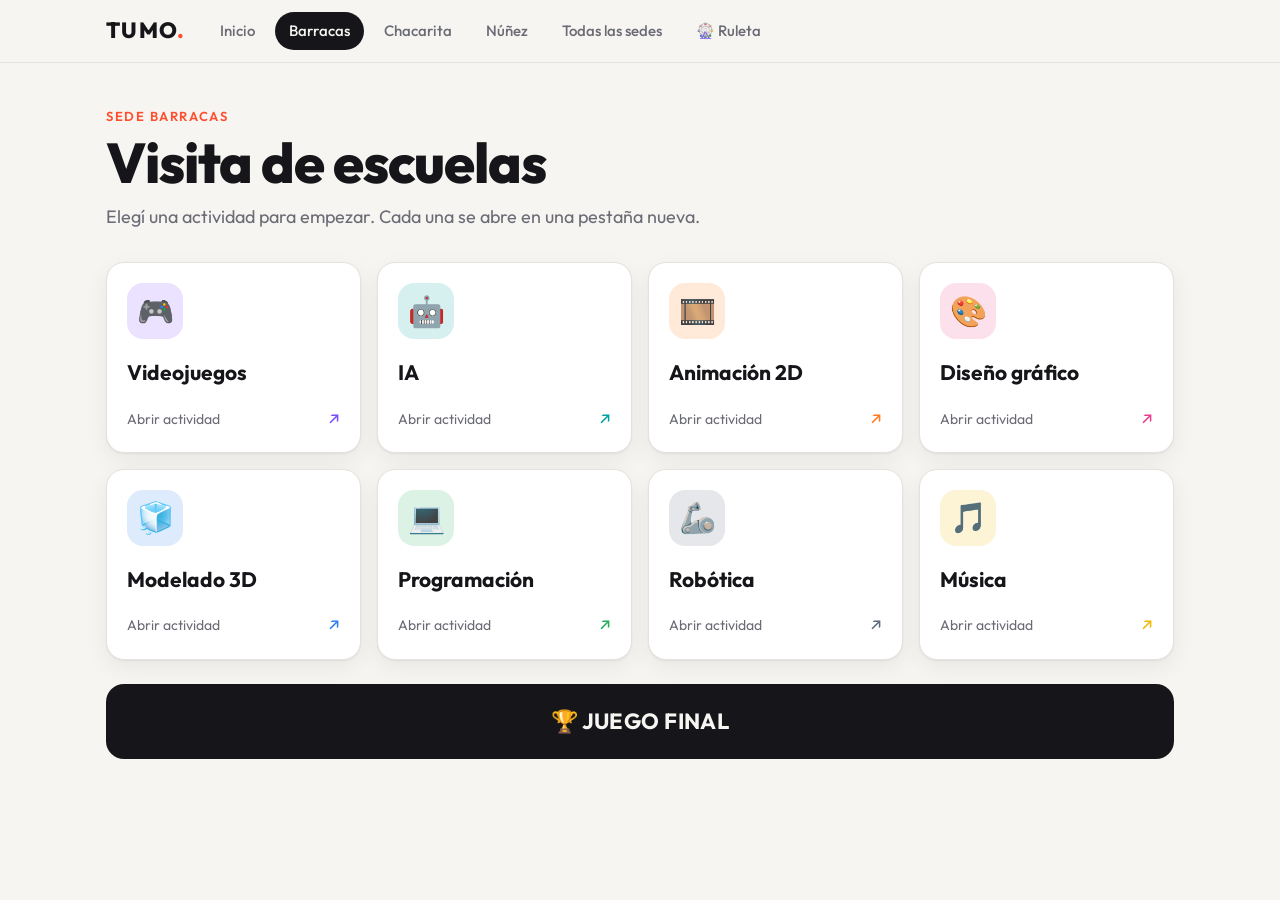
==== barracas/index.html @ fb67b3e7 "Cambios en estructura de paginas Secciones  Inicio (index.html): una página para elegir sede, con ac" ====
<!DOCTYPE html>
<html lang="es">
<head>
  <meta charset="UTF-8">
  <meta name="viewport" content="width=device-width, initial-scale=1.0">
  <title>TUMO Barracas · Visita de escuelas</title>
  <link rel="preconnect" href="https://fonts.googleapis.com">
  <link rel="preconnect" href="https://fonts.gstatic.com" crossorigin>
  <link href="https://fonts.googleapis.com/css2?family=Outfit:wght@400;500;600;700;800&display=swap" rel="stylesheet">
  <link rel="stylesheet" href="../assets/styles.css">
</head>
<body data-base="../" data-pagina="barracas" data-sede="barracas">
  <main>
    <div class="encabezado">
      <span class="eyebrow">Sede Barracas</span>
      <h1>Visita de escuelas</h1>
      <p class="bajada">Elegí una actividad para empezar. Cada una se abre en una pestaña nueva.</p>
    </div>
    <div class="grid" id="grid"></div>
    <a class="final" data-juego-final target="_blank" rel="noopener">🏆 JUEGO FINAL</a>
  </main>
  <script src="../assets/data.js"></script>
  <script src="../assets/app.js"></script>
</body>
</html>
---- assets/styles.css ----
:root {
  --bg: #f6f5f1;
  --surface: #ffffff;
  --ink: #16161a;
  --muted: #6b6b76;
  --line: #e4e2dc;
  --accent: #ff4f2e;
  --accent-ink: #ffffff;
  --shadow: 0 1px 2px rgba(20, 20, 30, .06), 0 8px 24px rgba(20, 20, 30, .06);
  --radius: 18px;
}

@media (prefers-color-scheme: dark) {
  :root {
    --bg: #111114;
    --surface: #1b1b20;
    --ink: #f2f2f4;
    --muted: #a0a0ab;
    --line: #2c2c34;
    --shadow: 0 1px 2px rgba(0, 0, 0, .4), 0 8px 24px rgba(0, 0, 0, .3);
  }
}

* { box-sizing: border-box; }

body {
  margin: 0;
  min-height: 100vh;
  background: var(--bg);
  color: var(--ink);
  font-family: "Outfit", "Segoe UI", system-ui, sans-serif;
  font-size: 17px;
  line-height: 1.45;
  -webkit-font-smoothing: antialiased;
}

a { color: inherit; }

/* ---------- Navegación ---------- */
.topbar {
  position: sticky;
  top: 0;
  z-index: 10;
  background: color-mix(in srgb, var(--bg) 85%, transparent);
  backdrop-filter: blur(10px);
  -webkit-backdrop-filter: blur(10px);
  border-bottom: 1px solid var(--line);
}

.topbar-inner {
  max-width: 1100px;
  margin: 0 auto;
  padding: 12px 16px;
  display: flex;
  align-items: center;
  gap: 20px;
}

.logo {
  font-weight: 800;
  font-size: 22px;
  letter-spacing: .06em;
  text-decoration: none;
  flex-shrink: 0;
}

.logo span { color: var(--accent); }

.nav {
  display: flex;
  gap: 6px;
  overflow-x: auto;
  scrollbar-width: none;
}

.nav::-webkit-scrollbar { display: none; }

.nav a {
  padding: 8px 14px;
  border-radius: 999px;
  text-decoration: none;
  font-weight: 500;
  font-size: 15px;
  color: var(--muted);
  white-space: nowrap;
  transition: background .2s, color .2s;
}

.nav a:hover { background: var(--surface); color: var(--ink); }
.nav a.activo { background: var(--ink); color: var(--bg); }

/* ---------- Layout ---------- */
main {
  max-width: 1100px;
  margin: 0 auto;
  padding: 40px 16px 64px;
}

.encabezado { margin-bottom: 32px; }

.eyebrow {
  display: inline-block;
  font-size: 13px;
  font-weight: 600;
  letter-spacing: .12em;
  text-transform: uppercase;
  color: var(--accent);
  margin-bottom: 8px;
}

h1 {
  font-size: clamp(32px, 6vw, 56px);
  line-height: 1.05;
  margin: 0 0 12px;
  font-weight: 800;
  letter-spacing: -.02em;
}

.bajada {
  color: var(--muted);
  font-size: 18px;
  margin: 0;
  max-width: 60ch;
}

/* ---------- Tarjetas de actividad ---------- */
.grid {
  display: grid;
  grid-template-columns: repeat(auto-fill, minmax(220px, 1fr));
  gap: 16px;
}

.card {
  --c: var(--accent);
  position: relative;
  display: flex;
  flex-direction: column;
  gap: 18px;
  padding: 20px;
  min-height: 170px;
  background: var(--surface);
  border: 1px solid var(--line);
  border-radius: var(--radius);
  box-shadow: var(--shadow);
  text-decoration: none;
  overflow: hidden;
  transition: transform .2s ease, border-color .2s ease;
}

.card::after {
  content: "";
  position: absolute;
  inset: auto 0 0 0;
  height: 4px;
  background: var(--c);
  transform: scaleX(0);
  transform-origin: left;
  transition: transform .25s ease;
}

.card:hover { transform: translateY(-4px); border-color: var(--c); }
.card:hover::after { transform: scaleX(1); }
.card:active { transform: translateY(-1px) scale(.99); }

.card-icono {
  width: 56px;
  height: 56px;
  display: grid;
  place-items: center;
  font-size: 30px;
  border-radius: 16px;
  background: color-mix(in srgb, var(--c) 16%, transparent);
}

.card-nombre {
  font-size: 21px;
  font-weight: 700;
  margin-top: auto;
}

.card-pie {
  display: flex;
  align-items: center;
  justify-content: space-between;
  gap: 8px;
  color: var(--muted);
  font-size: 14px;
}

.card-flecha {
  font-size: 18px;
  color: var(--c);
  transition: transform .2s;
}

.card:hover .card-flecha { transform: translate(3px, -3px); }

.badges { display: flex; flex-wrap: wrap; gap: 4px; }

.badge {
  font-size: 12px;
  padding: 2px 8px;
  border-radius: 999px;
  border: 1px solid var(--line);
  color: var(--muted);
}

.card.oculta { display: none; }

/* ---------- Botón juego final ---------- */
.final {
  margin-top: 24px;
  display: flex;
  align-items: center;
  justify-content: center;
  gap: 12px;
  padding: 22px;
  border-radius: var(--radius);
  background: var(--ink);
  color: var(--bg);
  font-size: 22px;
  font-weight: 700;
  text-decoration: none;
  letter-spacing: .02em;
  transition: transform .2s, background .2s;
}

.final:hover { transform: translateY(-3px); background: var(--accent); color: var(--accent-ink); }

/* ---------- Filtros ---------- */
.filtros {
  display: flex;
  flex-wrap: wrap;
  gap: 8px;
  margin-bottom: 24px;
}

.chip {
  font: inherit;
  font-size: 15px;
  font-weight: 500;
  padding: 8px 16px;
  border-radius: 999px;
  border: 1px solid var(--line);
  background: var(--surface);
  color: var(--ink);
  cursor: pointer;
  transition: background .2s, color .2s, border-color .2s;
}

.chip:hover { border-color: var(--ink); }
.chip.activo { background: var(--ink); color: var(--bg); border-color: var(--ink); }

/* ---------- Inicio ---------- */
.hub {
  display: grid;
  grid-template-columns: repeat(auto-fill, minmax(300px, 1fr));
  gap: 16px;
}

.sede {
  display: flex;
  flex-direction: column;
  gap: 14px;
  padding: 24px;
  background: var(--surface);
  border: 1px solid var(--line);
  border-radius: var(--radius);
  box-shadow: var(--shadow);
  text-decoration: none;
  transition: transform .2s, border-color .2s;
}

.sede:hover { transform: translateY(-4px); border-color: var(--ink); }

.sede-titulo {
  display: flex;
  flex-wrap: wrap;
  align-items: baseline;
  justify-content: space-between;
  gap: 12px;
}

.sede-titulo h2 { margin: 0; font-size: 28px; font-weight: 800; }
.sede-titulo span { color: var(--muted); font-size: 14px; }

.sede-iconos { font-size: 24px; letter-spacing: 4px; }

.sede.destacada { background: var(--ink); color: var(--bg); border-color: var(--ink); }
.sede.destacada .sede-titulo span { color: inherit; opacity: .7; }
.sede.destacada:hover { background: var(--accent); border-color: var(--accent); color: var(--accent-ink); }

.sede p { margin: 0; color: var(--muted); }
.sede.destacada p { color: inherit; opacity: .75; }

/* ---------- Ruleta ---------- */
.ruleta-layout {
  display: grid;
  grid-template-columns: minmax(0, 1fr) minmax(0, 360px);
  gap: 40px;
  align-items: center;
}

.ruleta {
  position: relative;
  width: min(100%, 480px);
  aspect-ratio: 1;
  margin: 0 auto;
}

.ruleta canvas {
  width: 100%;
  height: 100%;
  display: block;
  border-radius: 50%;
  box-shadow: var(--shadow), 0 0 0 8px var(--surface), 0 0 0 9px var(--line);
  transition: transform 5s cubic-bezier(.12, .7, .1, 1);
}

.ruleta-puntero {
  position: absolute;
  top: -14px;
  left: 50%;
  transform: translateX(-50%);
  width: 0;
  height: 0;
  border-left: 18px solid transparent;
  border-right: 18px solid transparent;
  border-top: 32px solid var(--ink);
  filter: drop-shadow(0 3px 4px rgba(0, 0, 0, .25));
  z-index: 2;
}

.ruleta-centro {
  position: absolute;
  inset: 50% auto auto 50%;
  width: 22%;
  aspect-ratio: 1;
  transform: translate(-50%, -50%);
  border-radius: 50%;
  border: 0;
  background: var(--ink);
  color: var(--bg);
  font: inherit;
  font-weight: 800;
  font-size: clamp(14px, 3.4vw, 20px);
  letter-spacing: .04em;
  cursor: pointer;
  box-shadow: 0 0 0 6px var(--surface);
  transition: background .2s, transform .2s;
}

.ruleta-centro:hover:not(:disabled) { background: var(--accent); transform: translate(-50%, -50%) scale(1.06); }
.ruleta-centro:disabled { cursor: default; opacity: .85; }

.panel {
  padding: 24px;
  background: var(--surface);
  border: 1px solid var(--line);
  border-radius: var(--radius);
  box-shadow: var(--shadow);
}

.panel h2 { margin: 0 0 6px; font-size: 15px; font-weight: 600; color: var(--muted); }

.resultado { text-align: center; padding: 16px 0 4px; }
.resultado-icono { font-size: 64px; line-height: 1; }
.resultado-nombre { font-size: 32px; font-weight: 800; margin: 10px 0 4px; }
.resultado-vacio { color: var(--muted); padding: 24px 0; text-align: center; }

.resultado.aparece { animation: aparece .45s cubic-bezier(.2, 1.4, .4, 1); }

@keyframes aparece {
  from { opacity: 0; transform: scale(.85); }
  to { opacity: 1; transform: none; }
}

.acciones { display: grid; gap: 10px; margin-top: 20px; }

.boton {
  display: flex;
  align-items: center;
  justify-content: center;
  gap: 8px;
  padding: 14px 18px;
  border-radius: 14px;
  border: 1px solid var(--line);
  background: var(--surface);
  color: var(--ink);
  font: inherit;
  font-weight: 700;
  text-decoration: none;
  cursor: pointer;
  transition: transform .15s, background .2s, color .2s;
}

.boton:hover:not(:disabled) { transform: translateY(-2px); }
.boton:disabled { opacity: .45; cursor: default; }
.boton.primario { background: var(--accent); border-color: var(--accent); color: var(--accent-ink); }

.panel .filtros { margin: 12px 0 0; }
.panel + .panel { margin-top: 16px; }

@media (max-width: 860px) {
  .ruleta-layout { grid-template-columns: 1fr; gap: 28px; }
}

@media (max-width: 520px) {
  main { padding-top: 28px; }
  .grid { grid-template-columns: repeat(2, minmax(0, 1fr)); gap: 12px; }
  .card { padding: 16px; min-height: 150px; gap: 12px; }
  .card-icono { width: 48px; height: 48px; font-size: 26px; }
  .card-nombre { font-size: 18px; }
  .logo { font-size: 19px; }
  .topbar-inner { gap: 12px; }
}

@media (prefers-reduced-motion: reduce) {
  .ruleta canvas { transition-duration: .01s; }
  .card, .sede, .final, .boton { transition: none; }
}
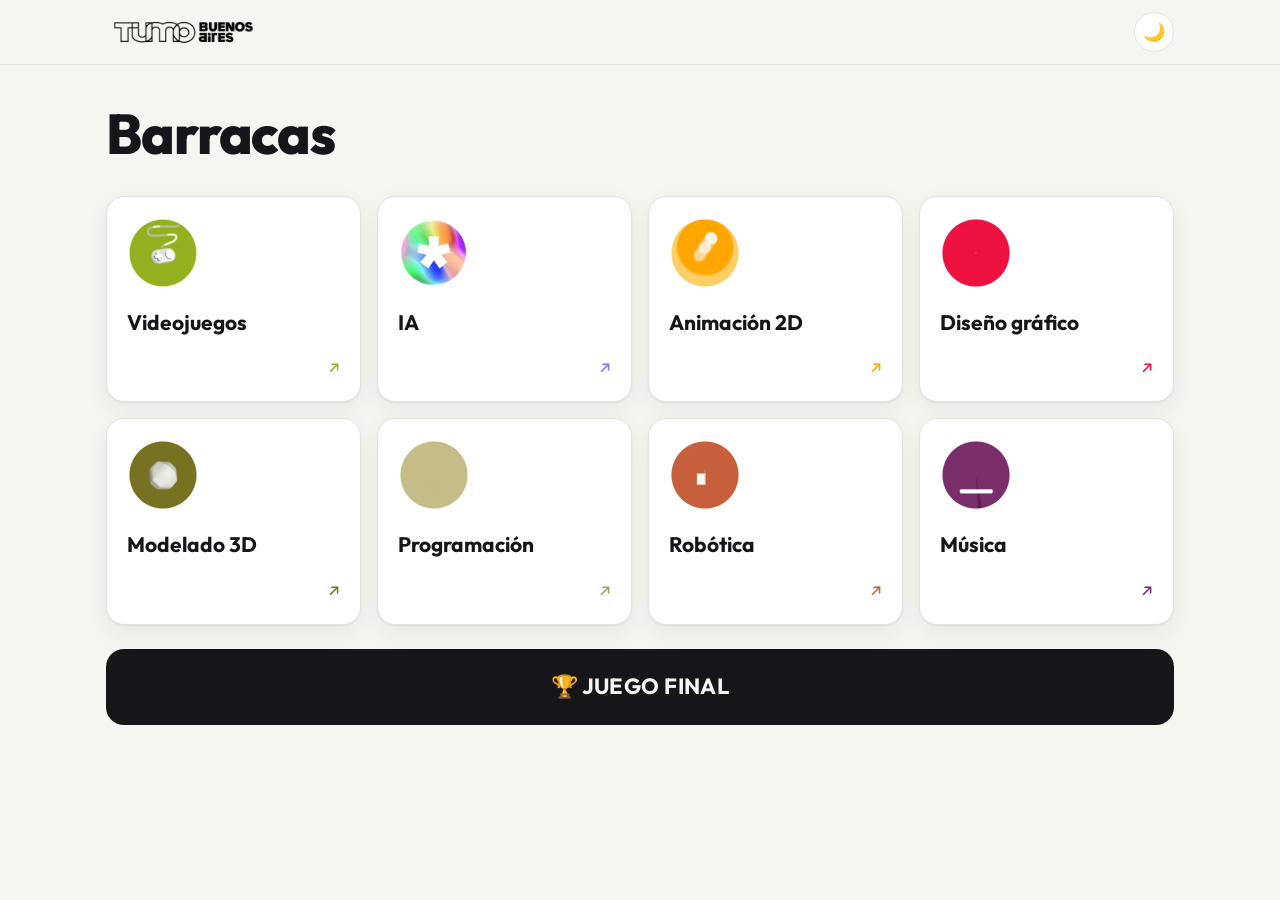
==== commit c1b28dab: "mejora diseño" ====
--- a/barracas/index.html
+++ b/barracas/index.html
@@ -4,6 +4,7 @@
   <meta charset="UTF-8">
   <meta name="viewport" content="width=device-width, initial-scale=1.0">
   <title>TUMO Barracas · Visita de escuelas</title>
+  <script>try { if (localStorage.getItem("tema") === "oscuro") document.documentElement.dataset.theme = "dark"; } catch (e) {}</script>
   <link rel="preconnect" href="https://fonts.googleapis.com">
   <link rel="preconnect" href="https://fonts.gstatic.com" crossorigin>
   <link href="https://fonts.googleapis.com/css2?family=Outfit:wght@400;500;600;700;800&display=swap" rel="stylesheet">
@@ -12,9 +13,7 @@
 <body data-base="../" data-pagina="barracas" data-sede="barracas">
   <main>
     <div class="encabezado">
-      <span class="eyebrow">Sede Barracas</span>
-      <h1>Visita de escuelas</h1>
-      <p class="bajada">Elegí una actividad para empezar. Cada una se abre en una pestaña nueva.</p>
+      <h1>Barracas</h1>
     </div>
     <div class="grid" id="grid"></div>
     <a class="final" data-juego-final target="_blank" rel="noopener">🏆 JUEGO FINAL</a>
--- a/assets/styles.css
+++ b/assets/styles.css
@@ -10,15 +10,14 @@
   --radius: 18px;
 }
 
-@media (prefers-color-scheme: dark) {
-  :root {
-    --bg: #111114;
-    --surface: #1b1b20;
-    --ink: #f2f2f4;
-    --muted: #a0a0ab;
-    --line: #2c2c34;
-    --shadow: 0 1px 2px rgba(0, 0, 0, .4), 0 8px 24px rgba(0, 0, 0, .3);
-  }
+/* Tema oscuro: se activa con el botón 🌙 del encabezado (claro por defecto). */
+:root[data-theme="dark"] {
+  --bg: #111114;
+  --surface: #1b1b20;
+  --ink: #f2f2f4;
+  --muted: #a0a0ab;
+  --line: #2c2c34;
+  --shadow: 0 1px 2px rgba(0, 0, 0, .4), 0 8px 24px rgba(0, 0, 0, .3);
 }
 
 * { box-sizing: border-box; }
@@ -66,6 +65,27 @@
 
 .logo span { color: var(--accent); }
 
+/* El logo es blanco: en tema claro se invierte para que quede oscuro. */
+.logo-img { display: block; height: 34px; width: auto; filter: invert(1); }
+:root[data-theme="dark"] .logo-img { filter: none; }
+
+.tema {
+  margin-left: auto;
+  flex-shrink: 0;
+  width: 40px;
+  height: 40px;
+  display: grid;
+  place-items: center;
+  border-radius: 50%;
+  border: 1px solid var(--line);
+  background: var(--surface);
+  font-size: 18px;
+  cursor: pointer;
+  transition: border-color .2s;
+}
+
+.tema:hover { border-color: var(--ink); }
+
 .nav {
   display: flex;
   gap: 6px;
@@ -172,6 +192,33 @@
   background: color-mix(in srgb, var(--c) 16%, transparent);
 }
 
+.card-icono.con-logo { background: none; }
+
+.card-icono.animado {
+  display: block;
+  width: 72px;
+  height: 72px;
+  background: none;
+  border-radius: 50%;
+  overflow: hidden;
+}
+
+.card-icono .sprite-filas {
+  animation-name: sprite-filas;
+  animation-iteration-count: infinite;
+}
+
+.card-icono .sprite {
+  height: auto;
+  max-width: none;
+  animation-name: sprite-columnas;
+  animation-iteration-count: infinite;
+}
+
+@keyframes sprite-filas { to { transform: translateY(-100%); } }
+@keyframes sprite-columnas { to { transform: translateX(-100%); } }
+.card-icono img { width: 100%; height: 100%; display: block; }
+
 .card-nombre {
   font-size: 21px;
   font-weight: 700;
@@ -284,7 +331,8 @@
 .sede-titulo h2 { margin: 0; font-size: 28px; font-weight: 800; }
 .sede-titulo span { color: var(--muted); font-size: 14px; }
 
-.sede-iconos { font-size: 24px; letter-spacing: 4px; }
+.sede-iconos { display: flex; flex-wrap: wrap; align-items: center; gap: 6px; font-size: 24px; }
+.sede-iconos img { width: 32px; height: 32px; display: block; }
 
 .sede.destacada { background: var(--ink); color: var(--bg); border-color: var(--ink); }
 .sede.destacada .sede-titulo span { color: inherit; opacity: .7; }
@@ -365,6 +413,7 @@
 
 .resultado { text-align: center; padding: 16px 0 4px; }
 .resultado-icono { font-size: 64px; line-height: 1; }
+.resultado-icono img { width: 96px; height: 96px; display: block; margin: 0 auto; }
 .resultado-nombre { font-size: 32px; font-weight: 800; margin: 10px 0 4px; }
 .resultado-vacio { color: var(--muted); padding: 24px 0; text-align: center; }
 
@@ -410,12 +459,15 @@
   .grid { grid-template-columns: repeat(2, minmax(0, 1fr)); gap: 12px; }
   .card { padding: 16px; min-height: 150px; gap: 12px; }
   .card-icono { width: 48px; height: 48px; font-size: 26px; }
+  .card-icono.animado { width: 60px; height: 60px; }
   .card-nombre { font-size: 18px; }
   .logo { font-size: 19px; }
+  .logo-img { height: 26px; }
   .topbar-inner { gap: 12px; }
 }
 
 @media (prefers-reduced-motion: reduce) {
   .ruleta canvas { transition-duration: .01s; }
+  .card-icono .sprite, .card-icono .sprite-filas { animation-play-state: paused; }
   .card, .sede, .final, .boton { transition: none; }
 }
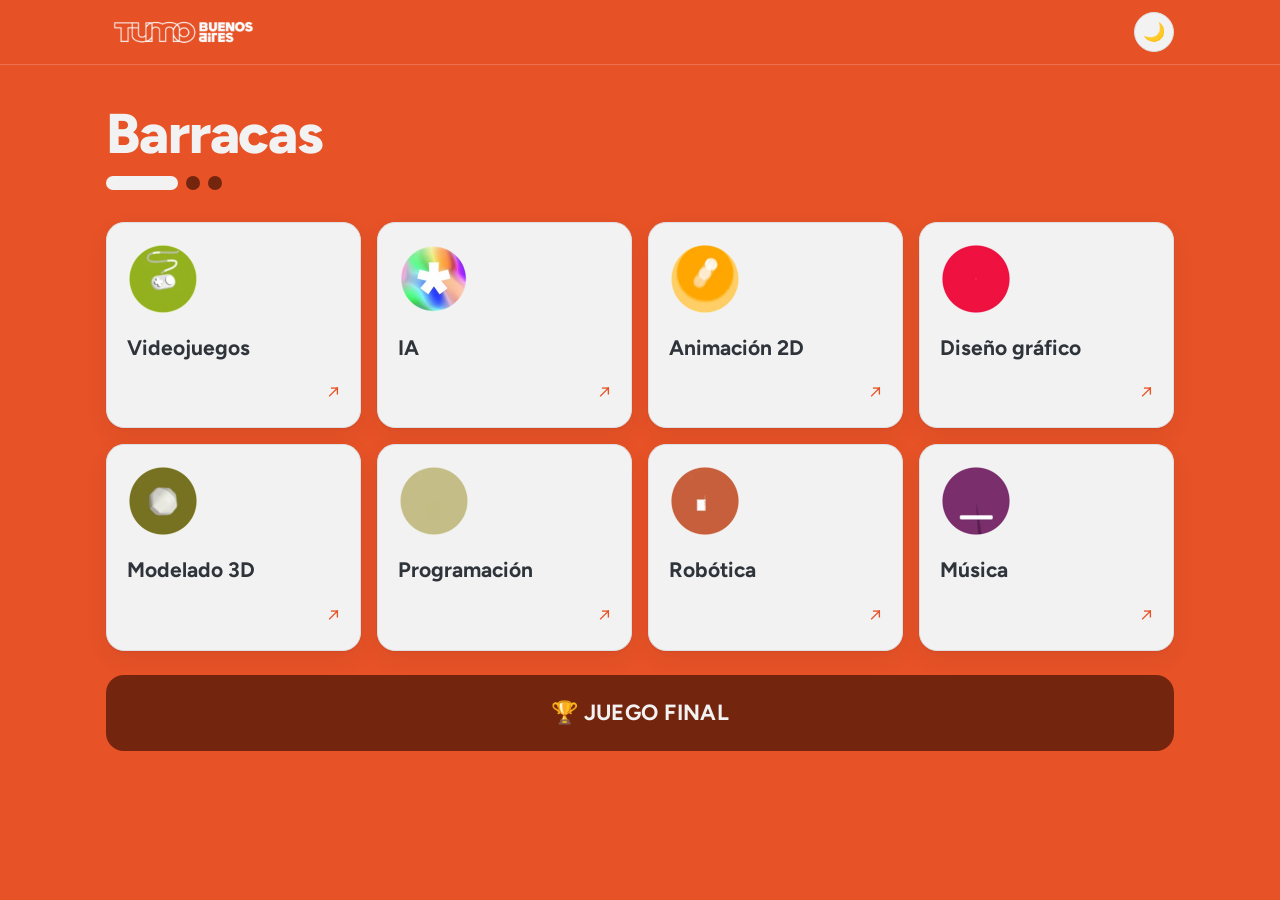
==== commit f4a61f01: "cambio colores" ====
--- a/barracas/index.html
+++ b/barracas/index.html
@@ -7,13 +7,14 @@
   <script>try { if (localStorage.getItem("tema") === "oscuro") document.documentElement.dataset.theme = "dark"; } catch (e) {}</script>
   <link rel="preconnect" href="https://fonts.googleapis.com">
   <link rel="preconnect" href="https://fonts.gstatic.com" crossorigin>
-  <link href="https://fonts.googleapis.com/css2?family=Outfit:wght@400;500;600;700;800&display=swap" rel="stylesheet">
+  <link href="https://fonts.googleapis.com/css2?family=Figtree:wght@400;500;600;700;800;900&display=swap" rel="stylesheet">
   <link rel="stylesheet" href="../assets/styles.css">
 </head>
 <body data-base="../" data-pagina="barracas" data-sede="barracas">
   <main>
     <div class="encabezado">
       <h1>Barracas</h1>
+      <div class="path" aria-hidden="true"><span></span><i></i><i></i></div>
     </div>
     <div class="grid" id="grid"></div>
     <a class="final" data-juego-final target="_blank" rel="noopener">🏆 JUEGO FINAL</a>
--- a/assets/styles.css
+++ b/assets/styles.css
@@ -1,22 +1,37 @@
 :root {
-  --bg: #f6f5f1;
+  /* Paleta del Manual de Marca TUMO 2026 */
+  --blanco: #f2f2f2;          /* Blanco Gastado (institucional) */
+  --negro: #2f343b;           /* Negro (institucional) */
+  --barracas: #e75227;        /* Rojo Barracas */
+  --barracas-oscuro: #73250e; /* Rojo Oscuro */
+  --barracas-claro: #f6ab1e;  /* Amarillo Barracas */
+  --nunez: #198af4;           /* Azul Núñez */
+  --nunez-oscuro: #07447d;
+  --nunez-claro: #82affd;
+  --chacarita: #5eb656;       /* Verde Chacarita */
+  --chacarita-oscuro: #294a26;
+  --chacarita-claro: #8eeb85;
+
+  --bg: var(--blanco);
   --surface: #ffffff;
-  --ink: #16161a;
-  --muted: #6b6b76;
-  --line: #e4e2dc;
-  --accent: #ff4f2e;
-  --accent-ink: #ffffff;
+  --ink: var(--negro);
+  --muted: #6b7079;
+  --line: #dddfe2;
+  --accent: var(--negro);
+  --accent-ink: var(--blanco);
   --shadow: 0 1px 2px rgba(20, 20, 30, .06), 0 8px 24px rgba(20, 20, 30, .06);
   --radius: 18px;
 }
 
 /* Tema oscuro: se activa con el botón 🌙 del encabezado (claro por defecto). */
 :root[data-theme="dark"] {
-  --bg: #111114;
-  --surface: #1b1b20;
-  --ink: #f2f2f4;
-  --muted: #a0a0ab;
-  --line: #2c2c34;
+  --bg: #1e2227;
+  --surface: var(--negro);
+  --ink: var(--blanco);
+  --muted: #a3a8b0;
+  --line: #3d434b;
+  --accent: var(--blanco);
+  --accent-ink: var(--negro);
   --shadow: 0 1px 2px rgba(0, 0, 0, .4), 0 8px 24px rgba(0, 0, 0, .3);
 }
 
@@ -27,13 +42,31 @@
   min-height: 100vh;
   background: var(--bg);
   color: var(--ink);
-  font-family: "Outfit", "Segoe UI", system-ui, sans-serif;
+  /* La tipografía de marca es Maax (no es libre); Figtree es la alternativa web más parecida. */
+  font-family: "Figtree", "Segoe UI", system-ui, sans-serif;
   font-size: 17px;
   line-height: 1.45;
   -webkit-font-smoothing: antialiased;
 }
 
 a { color: inherit; }
+
+/* ---------- Páginas de sede: fondo con el color de la sede ---------- */
+/* Cada sede usa solo su propia paleta, más blanco y negro: Barracas sin el amarillo, rojos nada más. */
+body[data-sede="barracas"] { --sede: var(--barracas); --sede-oscuro: var(--barracas-oscuro); --sede-claro: var(--blanco); }
+body[data-sede="chacarita"] { --sede: var(--chacarita); --sede-oscuro: var(--chacarita-oscuro); --sede-claro: var(--chacarita-claro); }
+body[data-sede="nunez"] { --sede: var(--nunez); --sede-oscuro: var(--nunez-oscuro); --sede-claro: var(--nunez-claro); }
+
+body[data-sede] { --bg: var(--sede); --surface: var(--blanco); color: var(--blanco); }
+:root[data-theme="dark"] body[data-sede] { --bg: var(--sede-oscuro); --surface: var(--negro); }
+body[data-sede] .topbar { border-bottom-color: rgba(255, 255, 255, .2); }
+body[data-sede] .logo-img { filter: none; }
+
+/* Recurso gráfico "TUMO path": una píldora y dos puntos, con los colores de la propia sede. */
+.path { display: flex; align-items: center; gap: 8px; margin-top: 4px; }
+.path span { width: 72px; height: 14px; border-radius: 999px; background: var(--blanco); }
+.path i { width: 14px; height: 14px; border-radius: 50%; background: var(--sede-oscuro); }
+:root[data-theme="dark"] .path i { background: var(--sede); }
 
 /* ---------- Navegación ---------- */
 .topbar {
@@ -151,7 +184,7 @@
 }
 
 .card {
-  --c: var(--accent);
+  --c: var(--sede, var(--accent)); /* en una sede, los acentos son del color de la sede */
   position: relative;
   display: flex;
   flex-direction: column;
@@ -162,6 +195,7 @@
   border: 1px solid var(--line);
   border-radius: var(--radius);
   box-shadow: var(--shadow);
+  color: var(--ink);
   text-decoration: none;
   overflow: hidden;
   transition: transform .2s ease, border-color .2s ease;
@@ -246,11 +280,15 @@
 
 .badge {
   font-size: 12px;
+  font-weight: 600;
   padding: 2px 8px;
   border-radius: 999px;
-  border: 1px solid var(--line);
-  color: var(--muted);
-}
+  color: var(--blanco);
+}
+
+.badge[data-sede="barracas"] { background: var(--barracas); }
+.badge[data-sede="chacarita"] { background: var(--chacarita); }
+.badge[data-sede="nunez"] { background: var(--nunez); }
 
 .card.oculta { display: none; }
 
@@ -272,7 +310,11 @@
   transition: transform .2s, background .2s;
 }
 
-.final:hover { transform: translateY(-3px); background: var(--accent); color: var(--accent-ink); }
+.final:hover { transform: translateY(-3px); }
+
+body[data-sede] .final { background: var(--sede-oscuro); color: var(--blanco); }
+body[data-sede] .final:hover { background: var(--sede-claro); color: var(--sede-oscuro); }
+:root[data-theme="dark"] body[data-sede] .final { background: var(--sede); }
 
 /* ---------- Filtros ---------- */
 .filtros {
@@ -299,47 +341,53 @@
 .chip.activo { background: var(--ink); color: var(--bg); border-color: var(--ink); }
 
 /* ---------- Inicio ---------- */
+/* Arriba las tres sedes; abajo, en dos columnas, todas las sedes y la ruleta. */
 .hub {
   display: grid;
-  grid-template-columns: repeat(auto-fill, minmax(300px, 1fr));
+  grid-template-columns: repeat(6, minmax(0, 1fr));
   gap: 16px;
 }
 
 .sede {
+  grid-column: span 2;
   display: flex;
   flex-direction: column;
   gap: 14px;
   padding: 24px;
-  background: var(--surface);
-  border: 1px solid var(--line);
+  min-height: 170px;
   border-radius: var(--radius);
   box-shadow: var(--shadow);
   text-decoration: none;
-  transition: transform .2s, border-color .2s;
-}
-
-.sede:hover { transform: translateY(-4px); border-color: var(--ink); }
-
-.sede-titulo {
-  display: flex;
-  flex-wrap: wrap;
-  align-items: baseline;
-  justify-content: space-between;
-  gap: 12px;
-}
-
-.sede-titulo h2 { margin: 0; font-size: 28px; font-weight: 800; }
-.sede-titulo span { color: var(--muted); font-size: 14px; }
-
-.sede-iconos { display: flex; flex-wrap: wrap; align-items: center; gap: 6px; font-size: 24px; }
+  transition: transform .2s, background .2s;
+}
+
+.sede:hover { transform: translateY(-4px); }
+
+.sede-titulo h2 { margin: 0; font-size: 30px; font-weight: 800; letter-spacing: -.01em; }
+
+.sede-iconos { display: flex; flex-wrap: wrap; align-items: center; gap: 6px; font-size: 24px; margin-top: auto; }
 .sede-iconos img { width: 32px; height: 32px; display: block; }
 
-.sede.destacada { background: var(--ink); color: var(--bg); border-color: var(--ink); }
-.sede.destacada .sede-titulo span { color: inherit; opacity: .7; }
-.sede.destacada:hover { background: var(--accent); border-color: var(--accent); color: var(--accent-ink); }
-
-.sede p { margin: 0; color: var(--muted); }
-.sede.destacada p { color: inherit; opacity: .75; }
+.sede-color { color: var(--blanco); }
+.sede-color[data-sede="barracas"] { background: var(--barracas); }
+.sede-color[data-sede="barracas"]:hover { background: var(--barracas-oscuro); }
+.sede-color[data-sede="chacarita"] { background: var(--chacarita); }
+.sede-color[data-sede="chacarita"]:hover { background: var(--chacarita-oscuro); }
+.sede-color[data-sede="nunez"] { background: var(--nunez); }
+.sede-color[data-sede="nunez"]:hover { background: var(--nunez-oscuro); }
+
+/* Todas las sedes y ruleta: mismo color, grandes y centradas. */
+.sede.destacada {
+  grid-column: span 3;
+  align-items: center;
+  justify-content: center;
+  text-align: center;
+  padding: 40px 24px;
+  background: var(--ink);
+  color: var(--bg);
+}
+.sede.destacada .sede-titulo h2 { font-size: clamp(32px, 5vw, 48px); }
+.sede.destacada .sede-iconos { justify-content: center; margin-top: 0; }
 
 /* ---------- Ruleta ---------- */
 .ruleta-layout {
@@ -398,7 +446,7 @@
   transition: background .2s, transform .2s;
 }
 
-.ruleta-centro:hover:not(:disabled) { background: var(--accent); transform: translate(-50%, -50%) scale(1.06); }
+.ruleta-centro:hover:not(:disabled) { transform: translate(-50%, -50%) scale(1.06); }
 .ruleta-centro:disabled { cursor: default; opacity: .85; }
 
 .panel {
@@ -452,6 +500,12 @@
 
 @media (max-width: 860px) {
   .ruleta-layout { grid-template-columns: 1fr; gap: 28px; }
+  .sede { grid-column: span 3; }
+  .sede-color:nth-child(3) { grid-column: span 6; }
+}
+
+@media (max-width: 600px) {
+  .sede, .sede.destacada, .sede-color:nth-child(3) { grid-column: 1 / -1; }
 }
 
 @media (max-width: 520px) {
